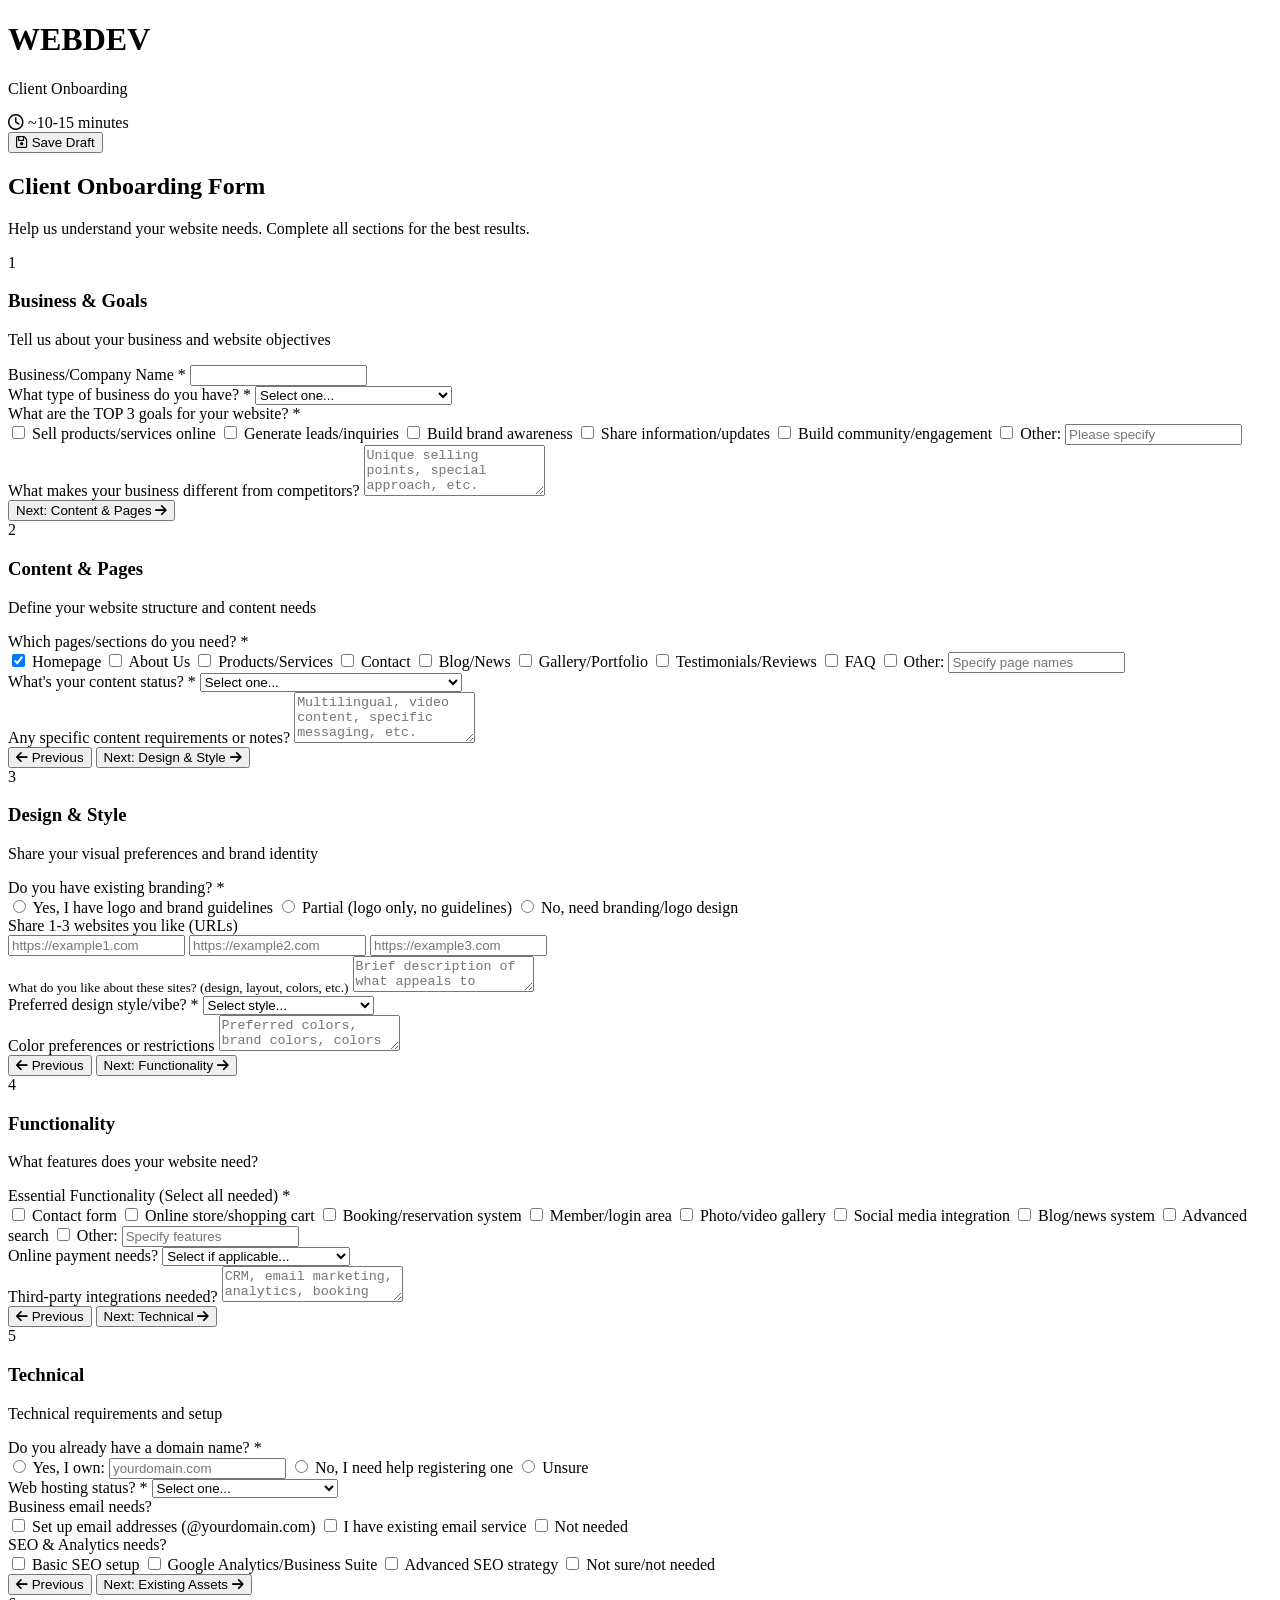
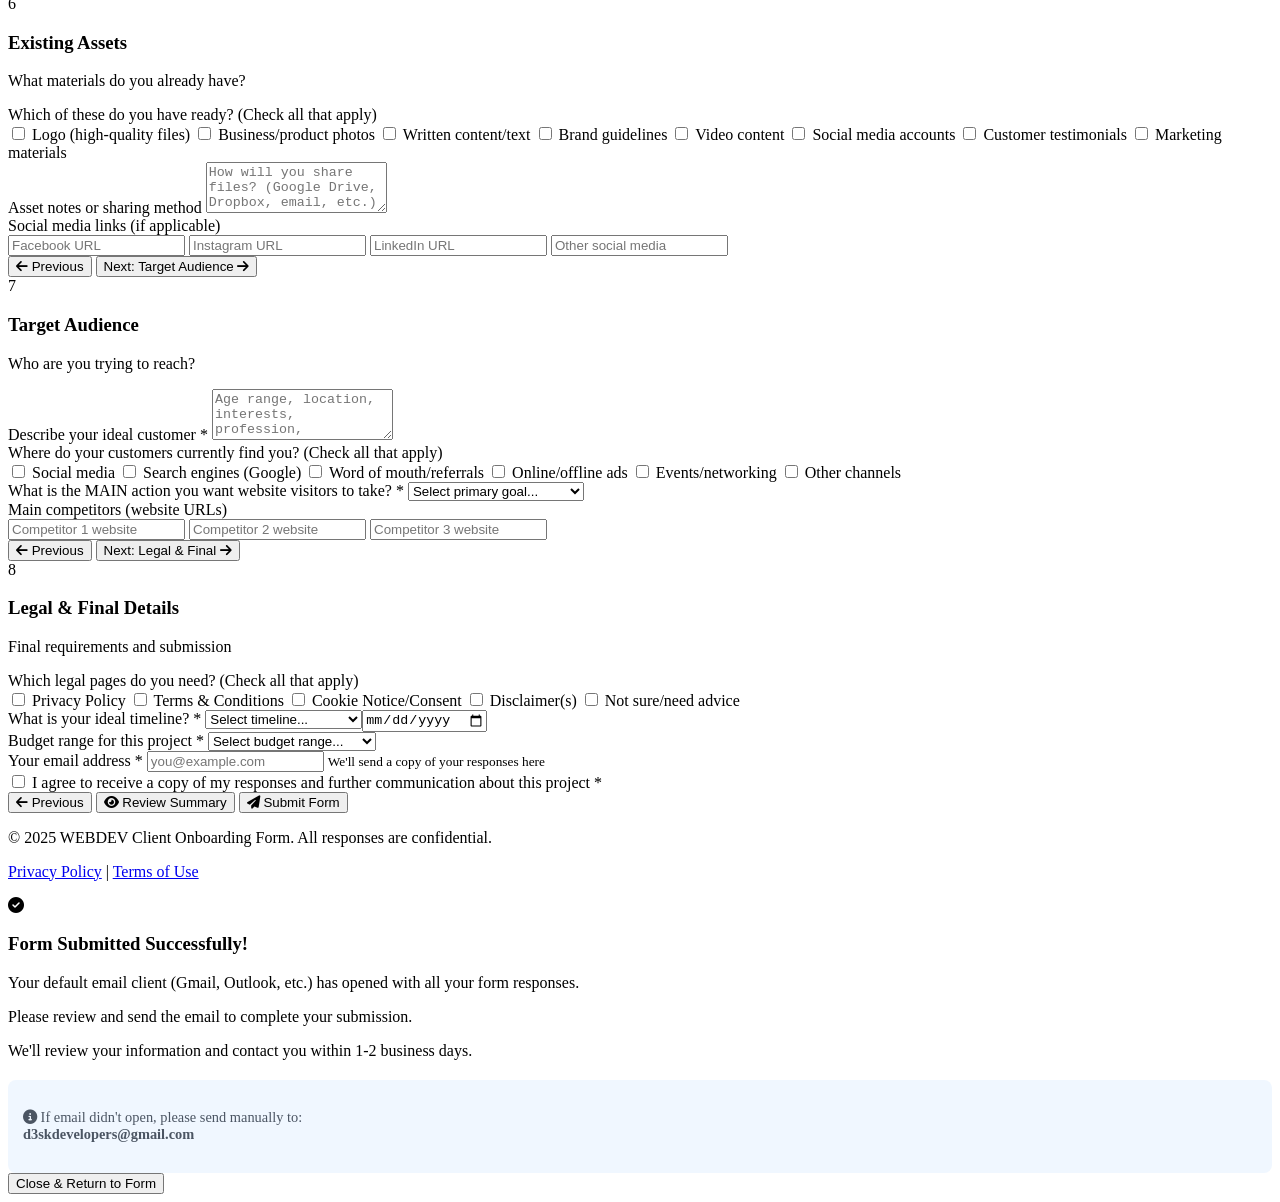
==== index.html @ b895f021 "Add files via upload" ====
<!DOCTYPE html>
<html lang="en">
<head>
    <meta charset="UTF-8">
    <meta name="viewport" content="width=device-width, initial-scale=1.0">
    <title>Client Onboarding Form | WEBDEV</title>
    <link rel="stylesheet" href="css/style.css">
    <link rel="stylesheet" href="https://cdnjs.cloudflare.com/ajax/libs/font-awesome/6.4.0/css/all.min.css">
    <link href="https://fonts.googleapis.com/css2?family=Poppins:wght@300;400;500;600;700&family=Roboto:wght@300;400;500&display=swap" rel="stylesheet">
</head>
<body>
    <!-- Header -->
    <header class="header">
        <div class="container">
            <div class="logo">
                <h1>WEBDEV</h1>
                <p>Client Onboarding</p>
            </div>
            <div class="header-info">
                <div class="time-estimate">
                    <i class="far fa-clock"></i>
                    <span>~10-15 minutes</span>
                </div>
                <button class="save-draft-btn" id="saveDraft">
                    <i class="far fa-save"></i> Save Draft
                </button>
            </div>
        </div>
    </header>

    <!-- Progress Bar -->
    <div class="progress-container">
        <div class="container">
            <div class="progress-bar">
                <div class="progress-fill" id="progressFill"></div>
            </div>
            <div class="step-indicators" id="stepIndicators"></div>
        </div>
    </div>

    <!-- Main Form -->
    <main class="main-container">
        <div class="container">
            <div class="form-header">
                <h2>Client Onboarding Form</h2>
                <p class="subtitle">Help us understand your website needs. Complete all sections for the best results.</p>
            </div>

            <!-- FORM -->
            <form id="onboardingForm" class="multi-step-form">
                <!-- Step 1: Business & Goals -->
                <div class="form-step active" id="step1">
                    <div class="step-header">
                        <div class="step-number">1</div>
                        <div>
                            <h3>Business & Goals</h3>
                            <p>Tell us about your business and website objectives</p>
                        </div>
                    </div>

                    <div class="form-group">
                        <label for="businessName">Business/Company Name *</label>
                        <input type="text" id="businessName" name="businessName" required>
                    </div>

                    <div class="form-group">
                        <label for="businessType">What type of business do you have? *</label>
                        <select id="businessType" name="businessType" required>
                            <option value="">Select one...</option>
                            <option value="product">Product-based (E-commerce)</option>
                            <option value="service">Service-based</option>
                            <option value="portfolio">Portfolio/Personal</option>
                            <option value="blog">Blog/Content</option>
                            <option value="nonprofit">Non-profit/Organization</option>
                            <option value="other">Other</option>
                        </select>
                    </div>

                    <div class="form-group">
                        <label for="mainGoals">What are the TOP 3 goals for your website? *</label>
                        <div class="checkbox-group">
                            <label class="checkbox">
                                <input type="checkbox" name="goals" value="sell"> Sell products/services online
                            </label>
                            <label class="checkbox">
                                <input type="checkbox" name="goals" value="leads"> Generate leads/inquiries
                            </label>
                            <label class="checkbox">
                                <input type="checkbox" name="goals" value="awareness"> Build brand awareness
                            </label>
                            <label class="checkbox">
                                <input type="checkbox" name="goals" value="information"> Share information/updates
                            </label>
                            <label class="checkbox">
                                <input type="checkbox" name="goals" value="community"> Build community/engagement
                            </label>
                            <label class="checkbox">
                                <input type="checkbox" name="goals" value="other"> Other:
                                <input type="text" class="other-input" name="goals_other" placeholder="Please specify">
                            </label>
                        </div>
                    </div>

                    <div class="form-group">
                        <label for="differentiator">What makes your business different from competitors?</label>
                        <textarea id="differentiator" name="differentiator" rows="3" placeholder="Unique selling points, special approach, etc."></textarea>
                    </div>

                    <div class="step-navigation">
                        <button type="button" class="btn-next" data-next="step2">Next: Content & Pages <i class="fas fa-arrow-right"></i></button>
                    </div>
                </div>

                <!-- Step 2: Content & Pages -->
                <div class="form-step" id="step2">
                    <div class="step-header">
                        <div class="step-number">2</div>
                        <div>
                            <h3>Content & Pages</h3>
                            <p>Define your website structure and content needs</p>
                        </div>
                    </div>

                    <div class="form-group">
                        <label for="pagesNeeded">Which pages/sections do you need? *</label>
                        <div class="checkbox-group columns-2">
                            <label class="checkbox">
                                <input type="checkbox" name="pages" value="home" checked> Homepage
                            </label>
                            <label class="checkbox">
                                <input type="checkbox" name="pages" value="about"> About Us
                            </label>
                            <label class="checkbox">
                                <input type="checkbox" name="pages" value="products"> Products/Services
                            </label>
                            <label class="checkbox">
                                <input type="checkbox" name="pages" value="contact"> Contact
                            </label>
                            <label class="checkbox">
                                <input type="checkbox" name="pages" value="blog"> Blog/News
                            </label>
                            <label class="checkbox">
                                <input type="checkbox" name="pages" value="gallery"> Gallery/Portfolio
                            </label>
                            <label class="checkbox">
                                <input type="checkbox" name="pages" value="testimonials"> Testimonials/Reviews
                            </label>
                            <label class="checkbox">
                                <input type="checkbox" name="pages" value="faq"> FAQ
                            </label>
                            <label class="checkbox">
                                <input type="checkbox" name="pages" value="other"> Other:
                                <input type="text" class="other-input" name="pages_other" placeholder="Specify page names">
                            </label>
                        </div>
                    </div>

                    <div class="form-group">
                        <label for="contentStatus">What's your content status? *</label>
                        <select id="contentStatus" name="contentStatus" required>
                            <option value="">Select one...</option>
                            <option value="have">I have all content ready (text, images)</option>
                            <option value="partial">I have some content, need help with rest</option>
                            <option value="need">I need content created/written</option>
                            <option value="unsure">Unsure, need guidance</option>
                        </select>
                    </div>

                    <div class="form-group">
                        <label for="contentNotes">Any specific content requirements or notes?</label>
                        <textarea id="contentNotes" name="contentNotes" rows="3" placeholder="Multilingual, video content, specific messaging, etc."></textarea>
                    </div>

                    <div class="step-navigation">
                        <button type="button" class="btn-prev" data-prev="step1"><i class="fas fa-arrow-left"></i> Previous</button>
                        <button type="button" class="btn-next" data-next="step3">Next: Design & Style <i class="fas fa-arrow-right"></i></button>
                    </div>
                </div>

                <!-- Step 3: Design & Style -->
                <div class="form-step" id="step3">
                    <div class="step-header">
                        <div class="step-number">3</div>
                        <div>
                            <h3>Design & Style</h3>
                            <p>Share your visual preferences and brand identity</p>
                        </div>
                    </div>

                    <div class="form-group">
                        <label>Do you have existing branding? *</label>
                        <div class="radio-group">
                            <label class="radio">
                                <input type="radio" name="hasBranding" value="yes" required> Yes, I have logo and brand guidelines
                            </label>
                            <label class="radio">
                                <input type="radio" name="hasBranding" value="partial"> Partial (logo only, no guidelines)
                            </label>
                            <label class="radio">
                                <input type="radio" name="hasBranding" value="no" required> No, need branding/logo design
                            </label>
                        </div>
                    </div>

                    <div class="form-group">
                        <label for="websiteExamples">Share 1-3 websites you like (URLs)</label>
                        <div class="url-inputs">
                            <input type="url" name="website1" placeholder="https://example1.com">
                            <input type="url" name="website2" placeholder="https://example2.com">
                            <input type="url" name="website3" placeholder="https://example3.com">
                        </div>
                        <small>What do you like about these sites? (design, layout, colors, etc.)</small>
                        <textarea name="website_notes" placeholder="Brief description of what appeals to you..." rows="2"></textarea>
                    </div>

                    <div class="form-group">
                        <label for="designStyle">Preferred design style/vibe? *</label>
                        <select id="designStyle" name="designStyle" required>
                            <option value="">Select style...</option>
                            <option value="modern">Modern & Clean</option>
                            <option value="corporate">Corporate & Professional</option>
                            <option value="creative">Creative & Artistic</option>
                            <option value="minimal">Minimal & Simple</option>
                            <option value="bold">Bold & Vibrant</option>
                            <option value="elegant">Elegant & Luxury</option>
                            <option value="friendly">Friendly & Approachable</option>
                        </select>
                    </div>

                    <div class="form-group">
                        <label for="colorPreferences">Color preferences or restrictions</label>
                        <textarea id="colorPreferences" name="colorPreferences" rows="2" placeholder="Preferred colors, brand colors, colors to avoid..."></textarea>
                    </div>

                    <div class="step-navigation">
                        <button type="button" class="btn-prev" data-prev="step2"><i class="fas fa-arrow-left"></i> Previous</button>
                        <button type="button" class="btn-next" data-next="step4">Next: Functionality <i class="fas fa-arrow-right"></i></button>
                    </div>
                </div>

                <!-- Step 4: Functionality -->
                <div class="form-step" id="step4">
                    <div class="step-header">
                        <div class="step-number">4</div>
                        <div>
                            <h3>Functionality</h3>
                            <p>What features does your website need?</p>
                        </div>
                    </div>

                    <div class="form-group">
                        <label>Essential Functionality (Select all needed) *</label>
                        <div class="checkbox-group columns-2">
                            <label class="checkbox">
                                <input type="checkbox" name="functionality" value="contact"> Contact form
                            </label>
                            <label class="checkbox">
                                <input type="checkbox" name="functionality" value="ecommerce"> Online store/shopping cart
                            </label>
                            <label class="checkbox">
                                <input type="checkbox" name="functionality" value="booking"> Booking/reservation system
                            </label>
                            <label class="checkbox">
                                <input type="checkbox" name="functionality" value="members"> Member/login area
                            </label>
                            <label class="checkbox">
                                <input type="checkbox" name="functionality" value="gallery"> Photo/video gallery
                            </label>
                            <label class="checkbox">
                                <input type="checkbox" name="functionality" value="social"> Social media integration
                            </label>
                            <label class="checkbox">
                                <input type="checkbox" name="functionality" value="blog"> Blog/news system
                            </label>
                            <label class="checkbox">
                                <input type="checkbox" name="functionality" value="search"> Advanced search
                            </label>
                            <label class="checkbox">
                                <input type="checkbox" name="functionality" value="other"> Other:
                                <input type="text" class="other-input" name="functionality_other" placeholder="Specify features">
                            </label>
                        </div>
                    </div>

                    <div class="form-group">
                        <label for="payments">Online payment needs?</label>
                        <select id="payments" name="payments">
                            <option value="">Select if applicable...</option>
                            <option value="none">No online payments needed</option>
                            <option value="credit">Credit/Debit cards</option>
                            <option value="paypal">PayPal</option>
                            <option value="mobile">Mobile money</option>
                            <option value="bank">Bank transfer</option>
                            <option value="multiple">Multiple payment methods</option>
                        </select>
                    </div>

                    <div class="form-group">
                        <label for="integration">Third-party integrations needed?</label>
                        <textarea id="integration" name="integration" rows="2" placeholder="CRM, email marketing, analytics, booking systems, etc."></textarea>
                    </div>

                    <div class="step-navigation">
                        <button type="button" class="btn-prev" data-prev="step3"><i class="fas fa-arrow-left"></i> Previous</button>
                        <button type="button" class="btn-next" data-next="step5">Next: Technical <i class="fas fa-arrow-right"></i></button>
                    </div>
                </div>

                <!-- Step 5: Technical -->
                <div class="form-step" id="step5">
                    <div class="step-header">
                        <div class="step-number">5</div>
                        <div>
                            <h3>Technical</h3>
                            <p>Technical requirements and setup</p>
                        </div>
                    </div>

                    <div class="form-group">
                        <label for="domain">Do you already have a domain name? *</label>
                        <div class="radio-group">
                            <label class="radio">
                                <input type="radio" name="domain" value="yes" required> Yes, I own: 
                                <input type="text" class="inline-input" name="domain_name" placeholder="yourdomain.com">
                            </label>
                            <label class="radio">
                                <input type="radio" name="domain" value="no" required> No, I need help registering one
                            </label>
                            <label class="radio">
                                <input type="radio" name="domain" value="unsure" required> Unsure
                            </label>
                        </div>
                    </div>

                    <div class="form-group">
                        <label for="hosting">Web hosting status? *</label>
                        <select id="hosting" name="hosting" required>
                            <option value="">Select one...</option>
                            <option value="have">I have hosting</option>
                            <option value="need">I need hosting setup</option>
                            <option value="recommend">Recommend hosting for me</option>
                        </select>
                    </div>

                    <div class="form-group">
                        <label for="email">Business email needs?</label>
                        <div class="checkbox-group">
                            <label class="checkbox">
                                <input type="checkbox" name="emailNeeds" value="setup"> Set up email addresses (@yourdomain.com)
                            </label>
                            <label class="checkbox">
                                <input type="checkbox" name="emailNeeds" value="existing"> I have existing email service
                            </label>
                            <label class="checkbox">
                                <input type="checkbox" name="emailNeeds" value="none"> Not needed
                            </label>
                        </div>
                    </div>

                    <div class="form-group">
                        <label for="seo">SEO & Analytics needs?</label>
                        <div class="checkbox-group">
                            <label class="checkbox">
                                <input type="checkbox" name="seo" value="basic"> Basic SEO setup
                            </label>
                            <label class="checkbox">
                                <input type="checkbox" name="seo" value="analytics"> Google Analytics/Business Suite
                            </label>
                            <label class="checkbox">
                                <input type="checkbox" name="seo" value="advanced"> Advanced SEO strategy
                            </label>
                            <label class="checkbox">
                                <input type="checkbox" name="seo" value="none"> Not sure/not needed
                            </label>
                        </div>
                    </div>

                    <div class="step-navigation">
                        <button type="button" class="btn-prev" data-prev="step4"><i class="fas fa-arrow-left"></i> Previous</button>
                        <button type="button" class="btn-next" data-next="step6">Next: Existing Assets <i class="fas fa-arrow-right"></i></button>
                    </div>
                </div>

                <!-- Step 6: Existing Assets -->
                <div class="form-step" id="step6">
                    <div class="step-header">
                        <div class="step-number">6</div>
                        <div>
                            <h3>Existing Assets</h3>
                            <p>What materials do you already have?</p>
                        </div>
                    </div>

                    <div class="form-group">
                        <label>Which of these do you have ready? (Check all that apply)</label>
                        <div class="checkbox-group columns-2">
                            <label class="checkbox">
                                <input type="checkbox" name="assets" value="logo"> Logo (high-quality files)
                            </label>
                            <label class="checkbox">
                                <input type="checkbox" name="assets" value="photos"> Business/product photos
                            </label>
                            <label class="checkbox">
                                <input type="checkbox" name="assets" value="text"> Written content/text
                            </label>
                            <label class="checkbox">
                                <input type="checkbox" name="assets" value="brand"> Brand guidelines
                            </label>
                            <label class="checkbox">
                                <input type="checkbox" name="assets" value="video"> Video content
                            </label>
                            <label class="checkbox">
                                <input type="checkbox" name="assets" value="social"> Social media accounts
                            </label>
                            <label class="checkbox">
                                <input type="checkbox" name="assets" value="testimonials"> Customer testimonials
                            </label>
                            <label class="checkbox">
                                <input type="checkbox" name="assets" value="marketing"> Marketing materials
                            </label>
                        </div>
                    </div>

                    <div class="form-group">
                        <label for="assetNotes">Asset notes or sharing method</label>
                        <textarea id="assetNotes" name="assetNotes" rows="3" placeholder="How will you share files? (Google Drive, Dropbox, email, etc.) or any specific notes about your assets"></textarea>
                    </div>

                    <div class="form-group">
                        <label for="socialMedia">Social media links (if applicable)</label>
                        <div class="url-inputs">
                            <input type="url" name="facebook" placeholder="Facebook URL">
                            <input type="url" name="instagram" placeholder="Instagram URL">
                            <input type="url" name="linkedin" placeholder="LinkedIn URL">
                            <input type="url" name="other_social" placeholder="Other social media">
                        </div>
                    </div>

                    <div class="step-navigation">
                        <button type="button" class="btn-prev" data-prev="step5"><i class="fas fa-arrow-left"></i> Previous</button>
                        <button type="button" class="btn-next" data-next="step7">Next: Target Audience <i class="fas fa-arrow-right"></i></button>
                    </div>
                </div>

                <!-- Step 7: Target Audience -->
                <div class="form-step" id="step7">
                    <div class="step-header">
                        <div class="step-number">7</div>
                        <div>
                            <h3>Target Audience</h3>
                            <p>Who are you trying to reach?</p>
                        </div>
                    </div>

                    <div class="form-group">
                        <label for="audienceDesc">Describe your ideal customer *</label>
                        <textarea id="audienceDesc" name="audienceDesc" rows="3" required placeholder="Age range, location, interests, profession, challenges they face..."></textarea>
                    </div>

                    <div class="form-group">
                        <label>Where do your customers currently find you? (Check all that apply)</label>
                        <div class="checkbox-group columns-2">
                            <label class="checkbox">
                                <input type="checkbox" name="sources" value="social"> Social media
                            </label>
                            <label class="checkbox">
                                <input type="checkbox" name="sources" value="search"> Search engines (Google)
                            </label>
                            <label class="checkbox">
                                <input type="checkbox" name="sources" value="referral"> Word of mouth/referrals
                            </label>
                            <label class="checkbox">
                                <input type="checkbox" name="sources" value="ads"> Online/offline ads
                            </label>
                            <label class="checkbox">
                                <input type="checkbox" name="sources" value="events"> Events/networking
                            </label>
                            <label class="checkbox">
                                <input type="checkbox" name="sources" value="other"> Other channels
                            </label>
                        </div>
                    </div>

                    <div class="form-group">
                        <label for="mainAction">What is the MAIN action you want website visitors to take? *</label>
                        <select id="mainAction" name="mainAction" required>
                            <option value="">Select primary goal...</option>
                            <option value="purchase">Make a purchase</option>
                            <option value="contact">Contact/request quote</option>
                            <option value="signup">Sign up/subscribe</option>
                            <option value="call">Call your business</option>
                            <option value="visit">Visit physical location</option>
                            <option value="download">Download something</option>
                            <option value="learn">Learn about your services</option>
                        </select>
                    </div>

                    <div class="form-group">
                        <label for="competitors">Main competitors (website URLs)</label>
                        <div class="url-inputs">
                            <input type="url" name="competitor1" placeholder="Competitor 1 website">
                            <input type="url" name="competitor2" placeholder="Competitor 2 website">
                            <input type="url" name="competitor3" placeholder="Competitor 3 website">
                        </div>
                    </div>

                    <div class="step-navigation">
                        <button type="button" class="btn-prev" data-prev="step6"><i class="fas fa-arrow-left"></i> Previous</button>
                        <button type="button" class="btn-next" data-next="step8">Next: Legal & Final <i class="fas fa-arrow-right"></i></button>
                    </div>
                </div>

                <!-- Step 8: Legal & Final -->
                <div class="form-step" id="step8">
                    <div class="step-header">
                        <div class="step-number">8</div>
                        <div>
                            <h3>Legal & Final Details</h3>
                            <p>Final requirements and submission</p>
                        </div>
                    </div>

                    <div class="form-group">
                        <label>Which legal pages do you need? (Check all that apply)</label>
                        <div class="checkbox-group">
                            <label class="checkbox">
                                <input type="checkbox" name="legal" value="privacy"> Privacy Policy
                            </label>
                            <label class="checkbox">
                                <input type="checkbox" name="legal" value="terms"> Terms & Conditions
                            </label>
                            <label class="checkbox">
                                <input type="checkbox" name="legal" value="cookies"> Cookie Notice/Consent
                            </label>
                            <label class="checkbox">
                                <input type="checkbox" name="legal" value="disclaimer"> Disclaimer(s)
                            </label>
                            <label class="checkbox">
                                <input type="checkbox" name="legal" value="none"> Not sure/need advice
                            </label>
                        </div>
                    </div>

                    <div class="form-group">
                        <label for="timeline">What is your ideal timeline? *</label>
                        <select id="timeline" name="timeline" required>
                            <option value="">Select timeline...</option>
                            <option value="asap">ASAP (within 2 weeks)</option>
                            <option value="1month">Within 1 month</option>
                            <option value="3months">Within 3 months</option>
                            <option value="flexible">Flexible, no rush</option>
                            <option value="specific">Specific date: 
                                <input type="date" class="inline-input" name="specific_date">
                            </option>
                        </select>
                    </div>

                    <div class="form-group">
                        <label for="budget">Budget range for this project *</label>
                        <select id="budget" name="budget" required>
                            <option value="">Select budget range...</option>
                            <option value="low">Under $1,000</option>
                            <option value="medium">$1,000 - $3,000</option>
                            <option value="high">$3,000 - $7,000</option>
                            <option value="enterprise">$7,000+</option>
                            <option value="custom">Custom/To be discussed</option>
                        </select>
                    </div>

                    <div class="form-group">
                        <label for="contactEmail">Your email address *</label>
                        <input type="email" id="contactEmail" name="contactEmail" required placeholder="you@example.com">
                        <small>We'll send a copy of your responses here</small>
                    </div>

                    <div class="form-group">
                        <label class="checkbox">
                            <input type="checkbox" id="agreeCheckbox" name="agree" required>
                            I agree to receive a copy of my responses and further communication about this project *
                        </label>
                    </div>

                    <div class="summary-section" id="summarySection" style="display: none;">
                        <h4><i class="fas fa-file-alt"></i> Form Summary</h4>
                        <div class="summary-content" id="summaryContent"></div>
                    </div>

                    <div class="step-navigation">
                        <button type="button" class="btn-prev" data-prev="step7">
                            <i class="fas fa-arrow-left"></i> Previous
                        </button>
                        <button type="button" class="btn-show-summary" id="showSummary">
                            <i class="fas fa-eye"></i> Review Summary
                        </button>
                        <button type="button" class="btn-submit" id="submitBtn">
                            <i class="fas fa-paper-plane"></i> Submit Form
                        </button>
                    </div>
                </div>
            </form>
        </div>
    </main>

    <!-- Footer -->
    <footer class="footer">
        <div class="container">
            <p>© 2025 WEBDEV Client Onboarding Form. All responses are confidential.</p>
            <p class="footer-links">
                <a href="#" id="privacyLink">Privacy Policy</a> | 
                <a href="#" id="termsLink">Terms of Use</a>
            </p>
        </div>
    </footer>

    <!-- Success Modal -->
    <div class="modal" id="successModal">
        <div class="modal-content">
            <div class="modal-icon">
                <i class="fas fa-check-circle"></i>
            </div>
            <h3>Form Submitted Successfully!</h3>
            <p>Your default email client (Gmail, Outlook, etc.) has opened with all your form responses.</p>
            <p>Please review and send the email to complete your submission.</p>
            <p>We'll review your information and contact you within 1-2 business days.</p>
            <div style="margin-top: 20px; padding: 15px; background: #f0f7ff; border-radius: 8px;">
                <p style="font-size: 0.9rem; color: #4b5563;">
                    <i class="fas fa-info-circle"></i> If email didn't open, please send manually to:<br>
                    <strong>d3skdevelopers@gmail.com</strong> 
                </p>
            </div>
            <button class="btn-close-modal" id="closeModal">Close & Return to Form</button>
        </div>
    </div>

    <script src="js/script.js"></script>
</body>
</html>
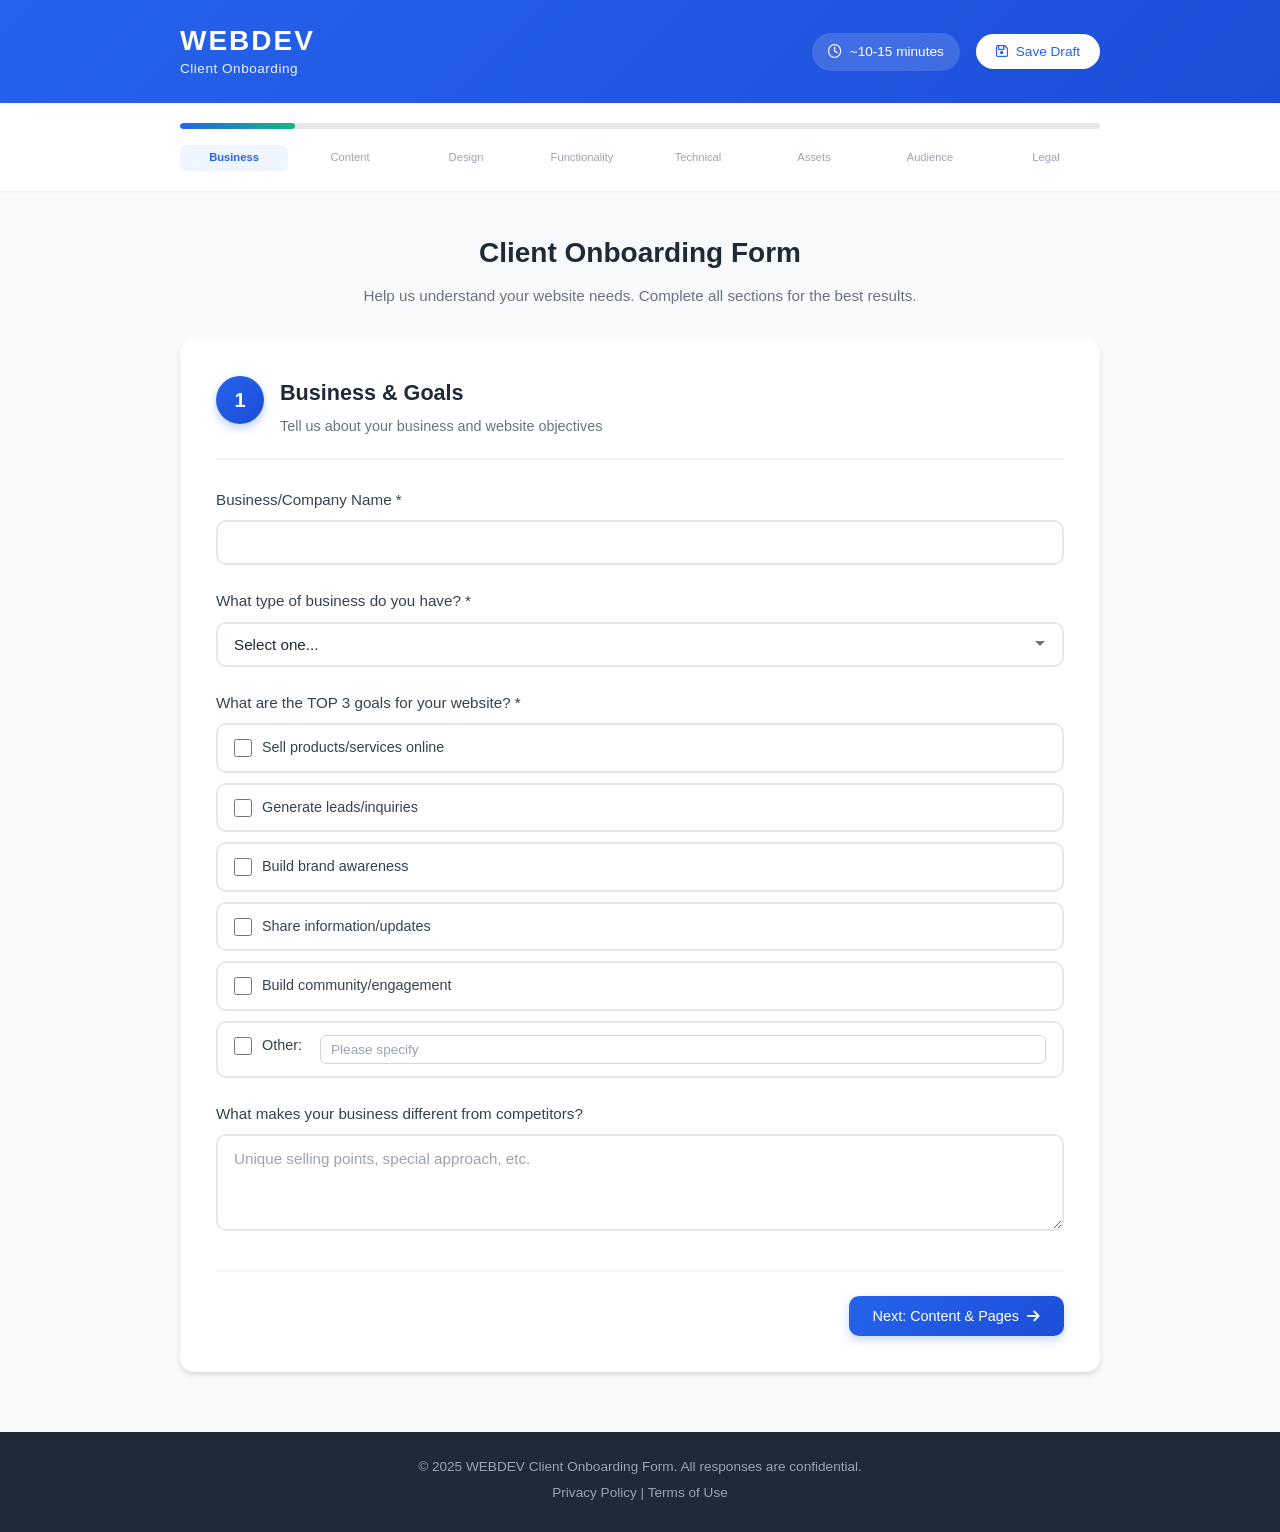
==== commit 4a958e0a: "Update index.html" ====
--- a/index.html
+++ b/index.html
@@ -559,10 +559,10 @@
                         <label for="budget">Budget range for this project *</label>
                         <select id="budget" name="budget" required>
                             <option value="">Select budget range...</option>
-                            <option value="low">Under $1,000</option>
-                            <option value="medium">$1,000 - $3,000</option>
-                            <option value="high">$3,000 - $7,000</option>
-                            <option value="enterprise">$7,000+</option>
+                            <option value="low">Under $50</option>
+                            <option value="medium">$50 - $100</option>
+                            <option value="high">$100 - $200</option>
+                            <option value="enterprise">$200+</option>
                             <option value="custom">Custom/To be discussed</option>
                         </select>
                     </div>
--- a/css/style.css
+++ b/css/style.css
@@ -0,0 +1,795 @@
+/* ============================================
+   WEBDEV Client Onboarding Form - Stylesheet
+   ============================================ */
+
+/* CSS Variables */
+:root {
+    --primary: #2563eb;
+    --primary-dark: #1d4ed8;
+    --primary-light: #eff6ff;
+    --secondary: #10b981;
+    --secondary-dark: #059669;
+    --danger: #ef4444;
+    --warning: #f59e0b;
+    --dark: #1f2937;
+    --gray-900: #111827;
+    --gray-700: #374151;
+    --gray-600: #4b5563;
+    --gray-500: #6b7280;
+    --gray-400: #9ca3af;
+    --gray-300: #d1d5db;
+    --gray-200: #e5e7eb;
+    --gray-100: #f3f4f6;
+    --gray-50: #f9fafb;
+    --white: #ffffff;
+    --shadow-sm: 0 1px 2px rgba(0, 0, 0, 0.05);
+    --shadow: 0 1px 3px rgba(0, 0, 0, 0.1), 0 1px 2px rgba(0, 0, 0, 0.06);
+    --shadow-md: 0 4px 6px rgba(0, 0, 0, 0.07), 0 2px 4px rgba(0, 0, 0, 0.06);
+    --shadow-lg: 0 10px 15px rgba(0, 0, 0, 0.1), 0 4px 6px rgba(0, 0, 0, 0.05);
+    --shadow-xl: 0 20px 25px rgba(0, 0, 0, 0.1), 0 10px 10px rgba(0, 0, 0, 0.04);
+    --radius-sm: 6px;
+    --radius: 10px;
+    --radius-lg: 14px;
+    --transition: all 0.3s ease;
+}
+
+/* Reset & Base */
+* {
+    margin: 0;
+    padding: 0;
+    box-sizing: border-box;
+}
+
+html {
+    scroll-behavior: smooth;
+}
+
+body {
+    font-family: 'Poppins', 'Roboto', -apple-system, BlinkMacSystemFont, sans-serif;
+    font-size: 16px;
+    line-height: 1.6;
+    color: var(--dark);
+    background: var(--gray-50);
+    min-height: 100vh;
+}
+
+.container {
+    max-width: 960px;
+    margin: 0 auto;
+    padding: 0 20px;
+}
+
+/* ============================================
+   Header
+   ============================================ */
+.header {
+    background: linear-gradient(135deg, var(--primary) 0%, var(--primary-dark) 100%);
+    color: var(--white);
+    padding: 24px 0;
+    box-shadow: var(--shadow-md);
+    position: relative;
+    z-index: 10;
+}
+
+.header .container {
+    display: flex;
+    justify-content: space-between;
+    align-items: center;
+    flex-wrap: wrap;
+    gap: 16px;
+}
+
+.logo h1 {
+    font-size: 1.75rem;
+    font-weight: 700;
+    letter-spacing: 2px;
+    line-height: 1.2;
+}
+
+.logo p {
+    font-size: 0.85rem;
+    opacity: 0.9;
+    font-weight: 300;
+    letter-spacing: 0.5px;
+}
+
+.header-info {
+    display: flex;
+    align-items: center;
+    gap: 16px;
+    flex-wrap: wrap;
+}
+
+.time-estimate {
+    display: flex;
+    align-items: center;
+    gap: 8px;
+    background: rgba(255, 255, 255, 0.15);
+    padding: 8px 16px;
+    border-radius: 50px;
+    font-size: 0.85rem;
+    backdrop-filter: blur(10px);
+}
+
+.save-draft-btn {
+    display: flex;
+    align-items: center;
+    gap: 8px;
+    background: var(--white);
+    color: var(--primary);
+    border: none;
+    padding: 10px 20px;
+    border-radius: 50px;
+    font-family: inherit;
+    font-size: 0.85rem;
+    font-weight: 500;
+    cursor: pointer;
+    transition: var(--transition);
+    box-shadow: var(--shadow-sm);
+}
+
+.save-draft-btn:hover {
+    background: var(--primary-light);
+    transform: translateY(-2px);
+    box-shadow: var(--shadow-md);
+}
+
+.save-draft-btn.saved {
+    background: var(--secondary);
+    color: var(--white);
+}
+
+/* ============================================
+   Progress Bar
+   ============================================ */
+.progress-container {
+    background: var(--white);
+    padding: 20px 0;
+    box-shadow: var(--shadow-sm);
+    position: sticky;
+    top: 0;
+    z-index: 100;
+}
+
+.progress-bar {
+    height: 6px;
+    background: var(--gray-200);
+    border-radius: 50px;
+    overflow: hidden;
+    margin-bottom: 16px;
+}
+
+.progress-fill {
+    height: 100%;
+    background: linear-gradient(90deg, var(--primary), var(--secondary));
+    border-radius: 50px;
+    width: 12.5%;
+    transition: width 0.5s cubic-bezier(0.4, 0, 0.2, 1);
+}
+
+.step-indicators {
+    display: flex;
+    justify-content: space-between;
+    gap: 8px;
+}
+
+.step-indicator {
+    flex: 1;
+    text-align: center;
+    font-size: 0.7rem;
+    color: var(--gray-400);
+    font-weight: 500;
+    padding: 4px 2px;
+    border-radius: var(--radius-sm);
+    transition: var(--transition);
+    cursor: default;
+    white-space: nowrap;
+    overflow: hidden;
+    text-overflow: ellipsis;
+}
+
+.step-indicator.active {
+    color: var(--primary);
+    background: var(--primary-light);
+    font-weight: 600;
+}
+
+.step-indicator.completed {
+    color: var(--secondary);
+    font-weight: 600;
+}
+
+.step-indicator.completed::before {
+    content: '✓ ';
+}
+
+/* ============================================
+   Main Form Container
+   ============================================ */
+.main-container {
+    padding: 40px 0 60px;
+}
+
+.form-header {
+    text-align: center;
+    margin-bottom: 32px;
+}
+
+.form-header h2 {
+    font-size: 1.75rem;
+    font-weight: 600;
+    color: var(--dark);
+    margin-bottom: 8px;
+}
+
+.form-header .subtitle {
+    color: var(--gray-500);
+    font-size: 0.95rem;
+}
+
+/* Form Step */
+.form-step {
+    display: none;
+    background: var(--white);
+    border-radius: var(--radius-lg);
+    padding: 36px;
+    box-shadow: var(--shadow-md);
+    animation: slideIn 0.4s ease;
+}
+
+.form-step.active {
+    display: block;
+}
+
+@keyframes slideIn {
+    from {
+        opacity: 0;
+        transform: translateX(20px);
+    }
+    to {
+        opacity: 1;
+        transform: translateX(0);
+    }
+}
+
+/* Step Header */
+.step-header {
+    display: flex;
+    align-items: flex-start;
+    gap: 16px;
+    margin-bottom: 28px;
+    padding-bottom: 20px;
+    border-bottom: 2px solid var(--gray-100);
+}
+
+.step-number {
+    flex-shrink: 0;
+    width: 48px;
+    height: 48px;
+    background: linear-gradient(135deg, var(--primary), var(--primary-dark));
+    color: var(--white);
+    border-radius: 50%;
+    display: flex;
+    align-items: center;
+    justify-content: center;
+    font-size: 1.25rem;
+    font-weight: 700;
+    box-shadow: 0 4px 10px rgba(37, 99, 235, 0.3);
+}
+
+.step-header h3 {
+    font-size: 1.35rem;
+    font-weight: 600;
+    color: var(--dark);
+    margin-bottom: 4px;
+}
+
+.step-header p {
+    color: var(--gray-500);
+    font-size: 0.9rem;
+}
+
+/* ============================================
+   Form Groups & Inputs
+   ============================================ */
+.form-group {
+    margin-bottom: 24px;
+}
+
+.form-group > label {
+    display: block;
+    font-weight: 500;
+    color: var(--gray-700);
+    margin-bottom: 8px;
+    font-size: 0.95rem;
+}
+
+.form-group > label:first-child {
+    margin-top: 0;
+}
+
+input[type="text"],
+input[type="email"],
+input[type="url"],
+input[type="date"],
+select,
+textarea {
+    width: 100%;
+    padding: 12px 16px;
+    border: 2px solid var(--gray-200);
+    border-radius: var(--radius);
+    font-family: inherit;
+    font-size: 0.95rem;
+    color: var(--dark);
+    background: var(--white);
+    transition: var(--transition);
+    outline: none;
+}
+
+input[type="text"]:focus,
+input[type="email"]:focus,
+input[type="url"]:focus,
+input[type="date"]:focus,
+select:focus,
+textarea:focus {
+    border-color: var(--primary);
+    box-shadow: 0 0 0 4px rgba(37, 99, 235, 0.1);
+}
+
+input.error,
+select.error,
+textarea.error {
+    border-color: var(--danger);
+    box-shadow: 0 0 0 4px rgba(239, 68, 68, 0.1);
+}
+
+input::placeholder,
+textarea::placeholder {
+    color: var(--gray-400);
+}
+
+textarea {
+    resize: vertical;
+    min-height: 80px;
+    line-height: 1.5;
+}
+
+select {
+    cursor: pointer;
+    appearance: none;
+    background-image: url("data:image/svg+xml,%3Csvg xmlns='http://www.w3.org/2000/svg' width='12' height='12' viewBox='0 0 12 12'%3E%3Cpath fill='%236b7280' d='M6 8L1 3h10z'/%3E%3C/svg%3E");
+    background-repeat: no-repeat;
+    background-position: right 16px center;
+    padding-right: 40px;
+}
+
+small {
+    display: block;
+    color: var(--gray-500);
+    font-size: 0.8rem;
+    margin-top: 6px;
+    font-weight: 300;
+}
+
+/* ============================================
+   Checkbox & Radio Groups
+   ============================================ */
+.checkbox-group,
+.radio-group {
+    display: flex;
+    flex-direction: column;
+    gap: 10px;
+}
+
+.checkbox-group.columns-2 {
+    display: grid;
+    grid-template-columns: repeat(2, 1fr);
+    gap: 10px;
+}
+
+.checkbox,
+.radio {
+    display: flex;
+    align-items: flex-start;
+    gap: 10px;
+    padding: 12px 16px;
+    border: 2px solid var(--gray-200);
+    border-radius: var(--radius);
+    cursor: pointer;
+    transition: var(--transition);
+    font-size: 0.9rem;
+    color: var(--gray-700);
+    background: var(--white);
+    line-height: 1.5;
+}
+
+.checkbox:hover,
+.radio:hover {
+    border-color: var(--primary);
+    background: var(--primary-light);
+}
+
+.checkbox input[type="checkbox"],
+.radio input[type="radio"] {
+    flex-shrink: 0;
+    width: 18px;
+    height: 18px;
+    margin-top: 2px;
+    cursor: pointer;
+    accent-color: var(--primary);
+}
+
+.checkbox input[type="checkbox"]:checked ~ span,
+.radio input[type="radio"]:checked ~ span {
+    font-weight: 500;
+    color: var(--primary);
+}
+
+.checkbox:has(input:checked),
+.radio:has(input:checked) {
+    border-color: var(--primary);
+    background: var(--primary-light);
+}
+
+/* Inline input inside checkbox/radio */
+.other-input,
+.inline-input {
+    flex: 1;
+    min-width: 120px;
+    padding: 6px 10px !important;
+    margin-left: 8px;
+    font-size: 0.85rem !important;
+    border: 1px solid var(--gray-300) !important;
+    border-radius: var(--radius-sm) !important;
+    background: var(--white) !important;
+}
+
+.other-input:focus,
+.inline-input:focus {
+    border-color: var(--primary) !important;
+    box-shadow: 0 0 0 3px rgba(37, 99, 235, 0.1) !important;
+}
+
+/* ============================================
+   URL Inputs
+   ============================================ */
+.url-inputs {
+    display: flex;
+    flex-direction: column;
+    gap: 10px;
+}
+
+.url-inputs input {
+    width: 100%;
+}
+
+/* ============================================
+   Navigation Buttons
+   ============================================ */
+.step-navigation {
+    display: flex;
+    justify-content: space-between;
+    align-items: center;
+    gap: 12px;
+    margin-top: 32px;
+    padding-top: 24px;
+    border-top: 2px solid var(--gray-100);
+    flex-wrap: wrap;
+}
+
+.btn-next,
+.btn-prev,
+.btn-submit,
+.btn-show-summary {
+    display: inline-flex;
+    align-items: center;
+    gap: 8px;
+    padding: 12px 24px;
+    border: none;
+    border-radius: var(--radius);
+    font-family: inherit;
+    font-size: 0.9rem;
+    font-weight: 500;
+    cursor: pointer;
+    transition: var(--transition);
+    text-decoration: none;
+    white-space: nowrap;
+}
+
+.btn-next,
+.btn-submit {
+    background: linear-gradient(135deg, var(--primary), var(--primary-dark));
+    color: var(--white);
+    box-shadow: 0 4px 10px rgba(37, 99, 235, 0.25);
+    margin-left: auto;
+}
+
+.btn-next:hover,
+.btn-submit:hover {
+    transform: translateY(-2px);
+    box-shadow: 0 6px 15px rgba(37, 99, 235, 0.35);
+}
+
+.btn-prev {
+    background: var(--gray-100);
+    color: var(--gray-700);
+    border: 2px solid var(--gray-200);
+}
+
+.btn-prev:hover {
+    background: var(--gray-200);
+    transform: translateY(-2px);
+}
+
+.btn-show-summary {
+    background: var(--white);
+    color: var(--primary);
+    border: 2px solid var(--primary);
+}
+
+.btn-show-summary:hover {
+    background: var(--primary-light);
+    transform: translateY(-2px);
+}
+
+/* ============================================
+   Summary Section
+   ============================================ */
+.summary-section {
+    background: var(--primary-light);
+    border: 2px solid var(--primary);
+    border-radius: var(--radius);
+    padding: 24px;
+    margin: 24px 0;
+}
+
+.summary-section h4 {
+    color: var(--primary);
+    font-size: 1.1rem;
+    margin-bottom: 16px;
+    display: flex;
+    align-items: center;
+    gap: 8px;
+}
+
+.summary-content {
+    display: flex;
+    flex-direction: column;
+    gap: 12px;
+}
+
+.summary-item {
+    display: flex;
+    flex-direction: column;
+    gap: 2px;
+    padding-bottom: 10px;
+    border-bottom: 1px solid rgba(37, 99, 235, 0.15);
+}
+
+.summary-item:last-child {
+    border-bottom: none;
+    padding-bottom: 0;
+}
+
+.summary-item .summary-label {
+    font-size: 0.8rem;
+    font-weight: 600;
+    color: var(--primary);
+    text-transform: uppercase;
+    letter-spacing: 0.5px;
+}
+
+.summary-item .summary-value {
+    font-size: 0.95rem;
+    color: var(--gray-700);
+    word-break: break-word;
+}
+
+/* ============================================
+   Footer
+   ============================================ */
+.footer {
+    background: var(--dark);
+    color: var(--gray-400);
+    padding: 24px 0;
+    text-align: center;
+    font-size: 0.85rem;
+}
+
+.footer p {
+    margin-bottom: 4px;
+}
+
+.footer-links a {
+    color: var(--gray-400);
+    text-decoration: none;
+    transition: var(--transition);
+}
+
+.footer-links a:hover {
+    color: var(--white);
+}
+
+/* ============================================
+   Modal
+   ============================================ */
+.modal {
+    display: none;
+    position: fixed;
+    inset: 0;
+    background: rgba(0, 0, 0, 0.6);
+    z-index: 1000;
+    align-items: center;
+    justify-content: center;
+    padding: 20px;
+    backdrop-filter: blur(4px);
+}
+
+.modal.active {
+    display: flex;
+    animation: fadeIn 0.3s ease;
+}
+
+@keyframes fadeIn {
+    from { opacity: 0; }
+    to { opacity: 1; }
+}
+
+.modal-content {
+    background: var(--white);
+    border-radius: var(--radius-lg);
+    padding: 36px;
+    max-width: 500px;
+    width: 100%;
+    text-align: center;
+    box-shadow: var(--shadow-xl);
+    animation: scaleIn 0.3s ease;
+    max-height: 90vh;
+    overflow-y: auto;
+}
+
+@keyframes scaleIn {
+    from {
+        opacity: 0;
+        transform: scale(0.9);
+    }
+    to {
+        opacity: 1;
+        transform: scale(1);
+    }
+}
+
+.modal-icon {
+    font-size: 64px;
+    color: var(--secondary);
+    margin-bottom: 16px;
+}
+
+.modal-content h3 {
+    font-size: 1.4rem;
+    color: var(--dark);
+    margin-bottom: 12px;
+}
+
+.modal-content p {
+    color: var(--gray-600);
+    font-size: 0.95rem;
+    margin-bottom: 12px;
+    line-height: 1.6;
+}
+
+.btn-close-modal {
+    margin-top: 20px;
+    padding: 12px 28px;
+    background: var(--primary);
+    color: var(--white);
+    border: none;
+    border-radius: var(--radius);
+    font-family: inherit;
+    font-size: 0.9rem;
+    font-weight: 500;
+    cursor: pointer;
+    transition: var(--transition);
+}
+
+.btn-close-modal:hover {
+    background: var(--primary-dark);
+    transform: translateY(-2px);
+    box-shadow: 0 6px 15px rgba(37, 99, 235, 0.35);
+}
+
+/* ============================================
+   Responsive Design
+   ============================================ */
+@media (max-width: 768px) {
+    .header .container {
+        flex-direction: column;
+        text-align: center;
+    }
+
+    .header-info {
+        justify-content: center;
+        width: 100%;
+    }
+
+    .form-step {
+        padding: 24px 20px;
+    }
+
+    .checkbox-group.columns-2 {
+        grid-template-columns: 1fr;
+    }
+
+    .step-indicator {
+        font-size: 0.6rem;
+    }
+
+    .step-header {
+        flex-direction: column;
+        align-items: center;
+        text-align: center;
+    }
+
+    .step-navigation {
+        flex-direction: column;
+    }
+
+    .btn-next,
+    .btn-prev,
+    .btn-submit,
+    .btn-show-summary {
+        width: 100%;
+        justify-content: center;
+        margin-left: 0;
+    }
+
+    .form-header h2 {
+        font-size: 1.4rem;
+    }
+
+    .step-header h3 {
+        font-size: 1.15rem;
+    }
+
+    .modal-content {
+        padding: 24px 20px;
+    }
+}
+
+@media (max-width: 480px) {
+    .container {
+        padding: 0 14px;
+    }
+
+    .logo h1 {
+        font-size: 1.4rem;
+    }
+
+    .time-estimate {
+        padding: 6px 12px;
+        font-size: 0.75rem;
+    }
+
+    .save-draft-btn {
+        padding: 8px 16px;
+        font-size: 0.8rem;
+    }
+
+    .step-indicators {
+        display: none;
+    }
+
+    .progress-bar {
+        margin-bottom: 0;
+    }
+
+    .form-step {
+        padding: 20px 16px;
+    }
+
+    .step-number {
+        width: 40px;
+        height: 40px;
+        font-size: 1rem;
+    }
+}
